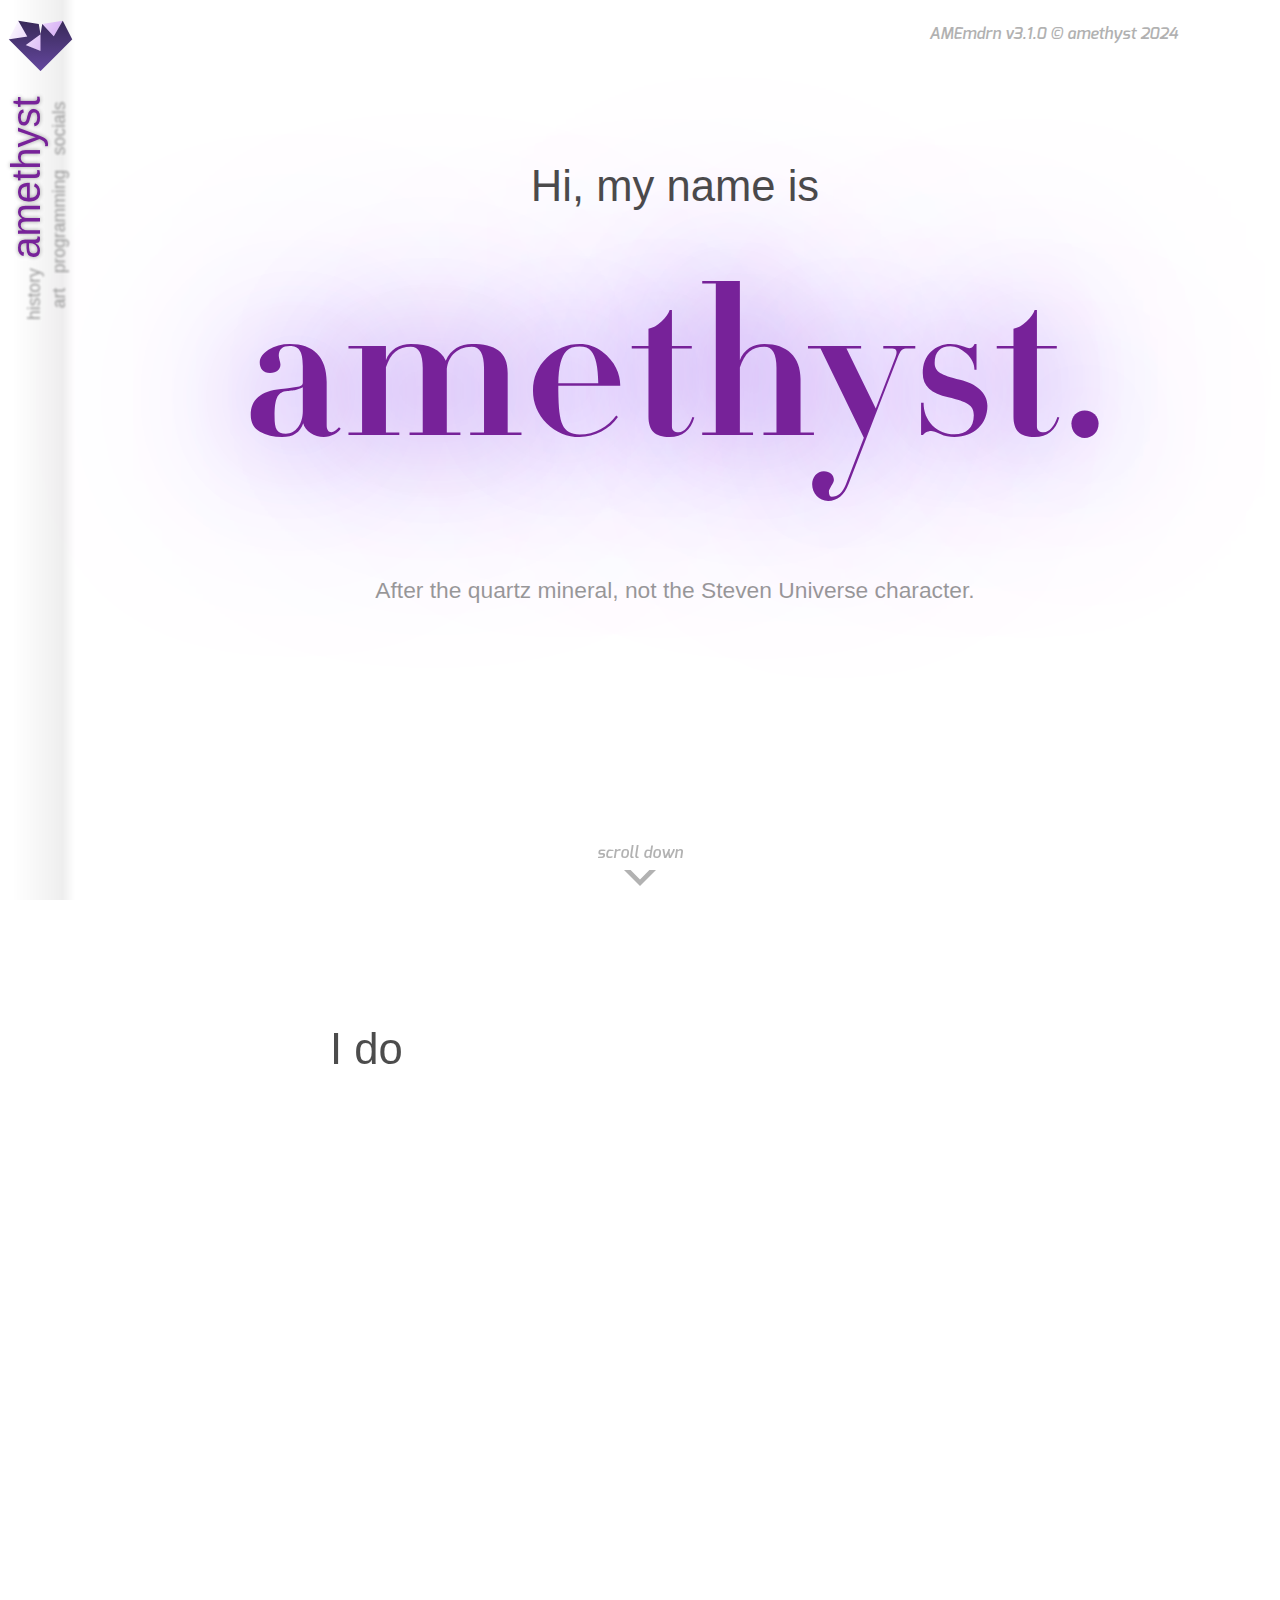
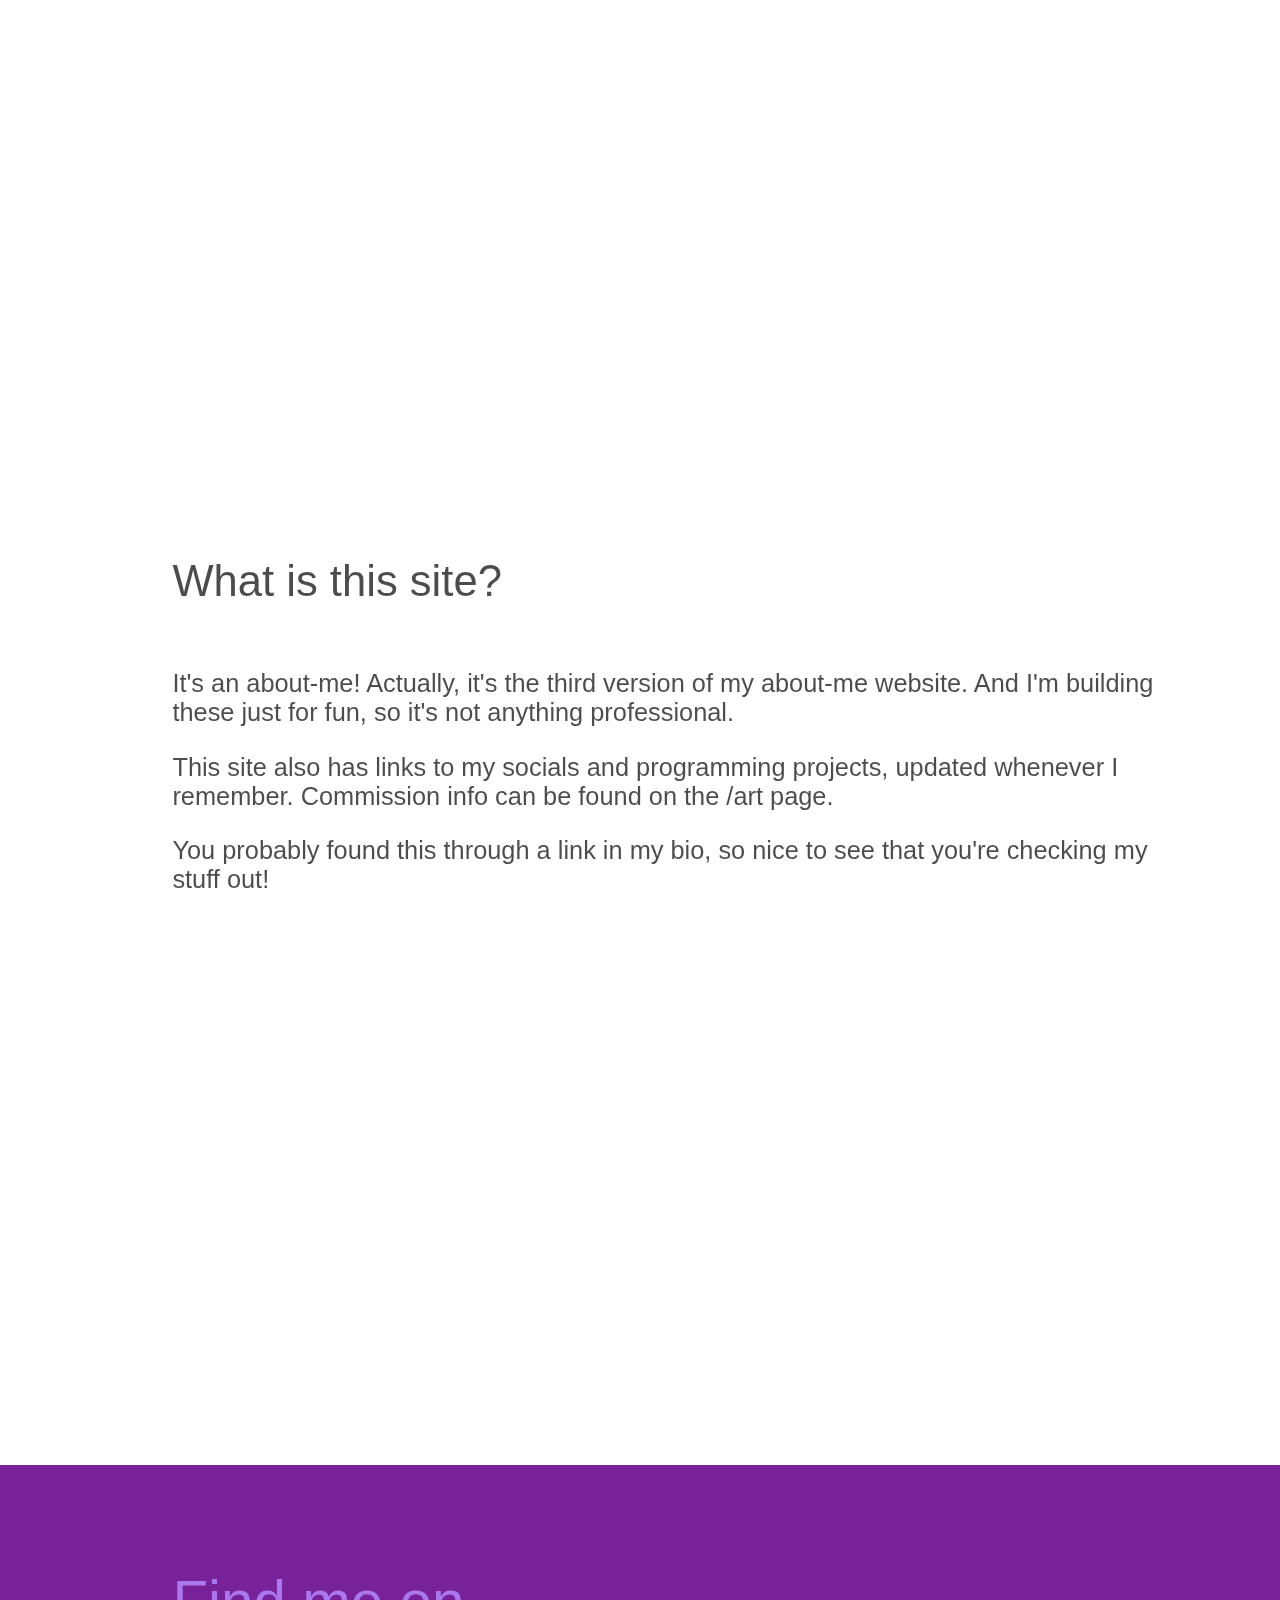
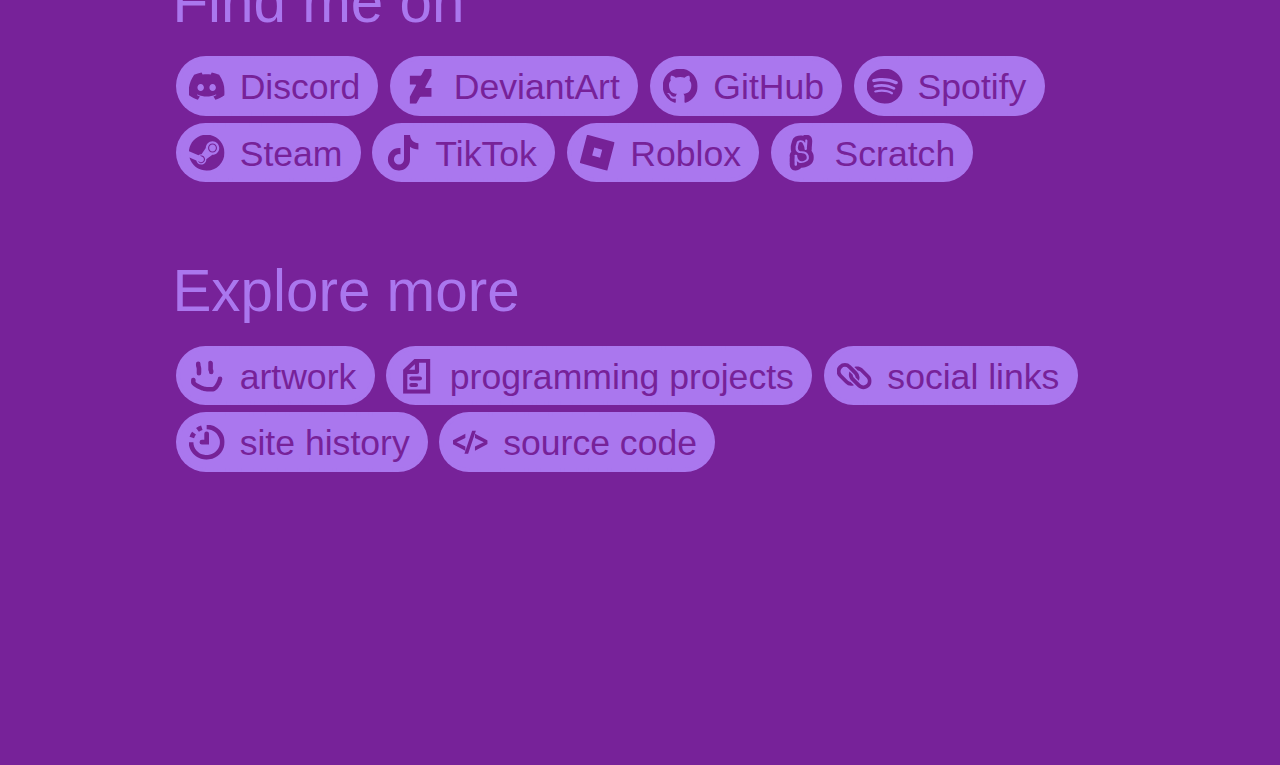
==== index.html @ c0f0b1c3 "d" ====
<!DOCTYPE html>
<html lang="en">
    <head>
        <meta charset="UTF-8">
        <meta name="viewport" content="min-width=device-width, initial-scale=0.65">
        <title>amethyst</title>
        <link href="styles.css" rel="stylesheet">
        <link href="icons/crystal.svg" rel="icon">
    </head>
    <body onload="deblur();" onscroll="scrolled();">
        <div id="navbar">
            <div class="navbarBlock">
                <span class="navbarClosed"><a href="history.html">history</a></span>
                <span class="navbarOpened"><a href="index.html">amethyst</a></span>
                <br>
                <span class="navbarClosed"><a href="art.html">art</a></span>
                <span class="navbarClosed"><a href="programming.html">programming</a></span>
                <span class="navbarClosed"><a href="socials.html">socials</a></span>
            </div>
            <div class="navbarBlock">
                <a href="index.html"><img src="icons/crystal.svg" style="width:65px;transform:rotate(90deg) translate(0.5em, 0);"></a>
            </div>
        </div>
        <div id="scrollHint">
            <span class="specialFont">scroll down<br><img src="icons/scroll.svg" style="height:2em;"></span>
        </div>
        <div id="content">
            <div class="specialFont">AMEmdrn v3.1.0 &copy; amethyst 2024</div>
            <br><br>
            <div class="center cover">
                <div style="height:7vh;"></div>
                <h2 class="displayFont"><b>Hi, my name is</b></h2>
                <div style="height: calc(300px - 35vw);"></div>
                <h1 class="titleFont">amethyst.</h1>
                <div style="height: calc(300px - 35vw);"></div>
                <h3 class="subFont">After the quartz mineral, not the Steven Universe character.</h2>
            </div>

            <div class="center">
                <table>
                    <tr class="displayFont">
                        <td><b>I&nbsp;do&nbsp;</b></td>
                        <td>
                            <ul>   
                                <li><span>computer&nbsp;graphics&nbsp;&amp;&nbsp;interfaces</span></li>
                                <li><span>miscellaneous&nbsp;engineering</span></li>
                                <li><span>computer&nbsp;programming</span></li>
                                <li><span>HRT&nbsp;(soon,&nbsp;hopefully)</span></li>
                                <li><span>vector&nbsp;digital&nbsp;art</span></li>
                                <li><span>3D&nbsp;part&nbsp;design</span></li>
                                <li><span>not&nbsp;sleep&nbsp;well</span></li>
                                <li><span>video&nbsp;games</span></li>
                                <li><span>FDM&nbsp;printing</span></li>
                                <li><span>FTC&nbsp;robotics</span></li>
                                <li><span>piano&nbsp;by&nbsp;ear</span></li>
                            </ul>
                        </td>
                    </tr>
                </table>
            </div>

            <div style="height:calc(30vh + 20vw);"></div>

            <div>
                <h2 class="displayFont"><b>What is this site?</b></h2>
                <br>
                <p class="pFont">It's an about-me! Actually, it's the third version of my about-me website. And I'm building these just for fun, so it's not anything professional.</p>
                <p class="pFont">This site also has links to my socials and programming projects, updated whenever I remember. Commission info can be found on the /art page.</p>
                <p class="pFont">You probably found this through a link in my bio, so nice to see that you're checking my stuff out!</p>
            </div>

            <div style="height:calc(30vh + 20vw);"></div>

        </div>
        <script src="app.js"></script>
    </body>
    <footer>
        <div class="footerDisplayFont">Find me on</div>
        <br>
        <div>
            <a href="https://discord.com/users/802178124342493224"><span class="footerLink home"><nobr><img src="icons/discord.svg"> Discord</nobr></span></a>
            <a href="https://www.deviantart.com/am3thystx"><span class="footerLink"><nobr><img src="icons/deviantart.svg"> DeviantArt</nobr></span></a>
            <a href="https://github.com/ax-x3"><span class="footerLink"><nobr><img src="icons/github.svg"> GitHub</nobr></span></a>
            <a href="https://open.spotify.com/user/31e7sfq5u2g7cngl24jtyt2fxwle"><span class="footerLink"><nobr><img src="icons/spotify.svg"> Spotify</nobr></span></a>
            <a href="https://steamcommunity.com/id/amx3thyst/"><span class="footerLink"><nobr><img src="icons/steam.svg"> Steam</nobr></span></a>
            <a href="https://www.tiktok.com/@calldibs"><span class="footerLink"><nobr><img src="icons/tiktok.svg"> TikTok</nobr></span></a>
            <a href="https://www.roblox.com/users/136983129/profile/"><span class="footerLink"><nobr><img src="icons/roblox.svg"> Roblox</nobr></span></a>
            <a href="https://scratch.mit.edu/users/aivi_/"><span class="footerLink"><nobr><img src="icons/scratch.svg"> Scratch</nobr></span></a>
        </div>
        <div style="height:8vh;"></div>
        <div class="footerDisplayFont">Explore more</div>
        <br>
        <div>
            <!-- <a href="index.html"><span class="footerLink"><nobr><img src="icons/amethyst.svg"> amethyst</nobr></span></a> -->
            <a href="art.html"><span class="footerLink"><nobr><img src="icons/art.svg"> artwork</nobr></span></a>
            <a href="programming.html"><span class="footerLink"><nobr><img src="icons/programming.svg"> programming projects</nobr></span></a>
            <a href="socials.html"><span class="footerLink"><nobr><img src="icons/socials.svg"> social links</nobr></span></a>
            <a href="history.html"><span class="footerLink"><nobr><img src="icons/history.svg"> site history</nobr></span></a>
            <a href="https://github.com/ax-x3/amethyst3"><span class="footerLink"><nobr><img src="icons/source.svg"> source code</nobr></span></a>
        </div>
    </footer>
</html>
---- styles.css ----
body {
    margin: 0;
    position: relative;  
    overflow-x: hidden;
    font-family: Helvetica, sans-serif;
    filter: blur(20px) brightness(5);
    transition: filter ease-out 500ms;
}

html {
    overflow-x: hidden;
}

@font-face {
    font-family: "Didot";
    src: url(Didot\ Bold.otf) format("opentype");
}

@font-face {
    font-family: "Exo";
    src: url(Exo\ DemiBold\ Italic.otf) format("opentype");
}

#navbar {
    padding: 0vh 0 0.5vh 0;
    text-align: right;
    background: linear-gradient(#0000,#0000,#00000004,#00000008,#0000000c,#00000011,#0000);
    box-sizing: border-box;
    width: 100vh;
    position: fixed;
    transform: translate(0, 100vh) rotate(-90deg);
    transform-origin: 0 0;
}

.navbarBlock {
    transform-origin: unset;
    display: inline-block;
    margin: 0 1vh;
}

a, a:visited, a:active {
    text-decoration: inherit;
    color: inherit;
}

.navbarClosed {
    padding: 5px;
    color: #999;
    font-size: 110%;
    filter: blur(1px);
    font-weight: 200;
    transition: ease-out 100ms;
}

.navbarClosed:hover {
    color: #729;
    filter: none;
    text-shadow: #ccc 0 0 6px;
}

.navbarOpened {
    color: #729;
    font-size: 250%;
    text-shadow: #999 0 0 4px;
    transition: ease-out 100ms;
}

.navbarOpened:hover {
    text-shadow: #fff 0 0 4px;
}

#scrollHint {
    position: fixed;
    top: calc(100vh - 3.5em);
    height: 3.5em;
    width: 100%;
    text-align: center;
}

h1, h2, h3 {
    padding: 0;
    margin: 2% 0;
    font-weight: 100;
}

#content {
    margin-left: 70px;
    padding: 2vw 8vw 20px 8vw;
}

ul {
    list-style: none;
    padding: 0;
}

li {
    display: flex;
    overflow: hidden;
}

span:not(.footerLink) {
    transform: translateY(200%);
}

span.active:not(.footerLink) {
    transform: translateY(0);
    transition: transform 200ms ease-out;
}

.cover {
    height: 100vh;
}

.halfCover {
    height: 35vh;
}

.center {
    display: flex;
    flex-direction: column;
    align-items: center;
}

.titleFont {
    font-family: 'Didot';
    font-size: calc(14vw + 30px);
    color: #729;
    text-shadow: #a7e 0 0 12vh, #a7e 0 0 24vh;
}

.displayFont {
    font-size: calc(2vw + 18px);
    font-weight: 100;
    /* color: #000b; */
    opacity: 0.7;
    vertical-align: text-top;
}

.footerDisplayFont {
    font-size: calc(3vw + 20px);
    /* font-weight: 100; */
    color: #a7e;
    vertical-align: text-top;
}

.subFont {
    font-size: calc(1vw + 10px);
    font-weight: 100;
    /* color: #0006; */
    opacity: 0.4;
}

.pFont {
    font-size: calc(1.2vw + 10px);
    font-weight: 100;
    /* color: #000b; */
    opacity: 0.7;
}

.specialFont {
    font-size: 100%;
    font-family: 'Exo';
    /* color: #0005; */
    opacity: 0.3;
    text-align: right;
}

.thumbnail {
    width: 100%;
    max-width: 50rem;
    aspect-ratio: 1.6/1;
    margin: 0;
    display: inline-block;
    transition: cubic-bezier(.5,1.5,.6,1) 200ms;
}

.thumbnail > img:not(.icon) {
    display: block;
    width: 100%;
    border-radius: 1.5rem;
    box-shadow: 0 0 2rem #000a;
    transition: cubic-bezier(.5,1.5,.6,1) 200ms;
}

.thumbnail > .actions {
    opacity: 0;
    width: 100%;
    max-width: 50rem;
    aspect-ratio: 1.6/1;
    position: absolute;
    transform: translate(0, -100%);
    font-size: 0;
    transition: cubic-bezier(.5,1.5,.6,1) 200ms;
}

.thumbnail:hover {
    scale: 1.05;
}

.thumbnail:hover > img:not(.icon) {
    box-shadow: 0 0 4rem #000c;
    filter: brightness(0.5);
}

.thumbnail:hover > .actions {
    opacity: 1;
}

.thumbnail:active {
    scale: 1;
}

.thumbnail:active > img:not(.icon) {
    box-shadow: 0 0 2rem #000a;
}

.actions > a {
    font-size: calc(1vw + 8px);
    color: #000;
    height: 100%;
    width: 50%;
    padding: 22% 0;
    display: inline-block;
    filter: invert();
    opacity: 0.5;
    box-sizing: border-box;
    text-align: center;
    border-radius: 1.5rem;
    transition: ease-out 200ms;
}

.actions > a:hover {
    background-color: #692;
    opacity: 1;
}

.actions > a:active {
    background-color: #9e7;
}

#standOutDiv {
    background: linear-gradient(135deg, #a8f, #618);
    color: #fff;
    padding: 3vw 4vw;
    border-radius: 3vw;
    box-shadow: inset 0 0 0.75rem #fff;
}

footer {
    box-sizing: border-box;
    background: #729;
    height: fit-content;
    min-height: 100vh;
    padding: 8vw 10vw 8vh calc(70px + 8vw);
}

.footerLink {
    background: #a7e;
    border: dashed #a7e 0.25rem;
    display: inline-block;
    color: #729;
    font-size: calc(2vw + 10px);
    padding: 0.1em 0.4em 0.34em;
    margin: 0.1em;
    line-height: 0.3em;
    border-radius: 100px;
    transition: ease-out 100ms;
}

.footerLink img:not(.home) {
    width: calc(2vw + 10px);
    transform: translate(-0.15em, 0.13em);
    filter: invert(21%) sepia(66%) saturate(2436%) hue-rotate(267deg) brightness(83%) contrast(102%);
    -webkit-filter: invert(21%) sepia(66%) saturate(2436%) hue-rotate(267deg) brightness(83%) contrast(102%);
}

.footerLink:hover img:not(.home) {
    filter: invert(71%) sepia(46%) saturate(6393%) hue-rotate(224deg) brightness(96%) contrast(94%);
    -webkit-filter: invert(71%) sepia(46%) saturate(6393%) hue-rotate(224deg) brightness(96%) contrast(94%);
}

.footerLink:hover {
    background: #7290;
    color: #a7e;
}
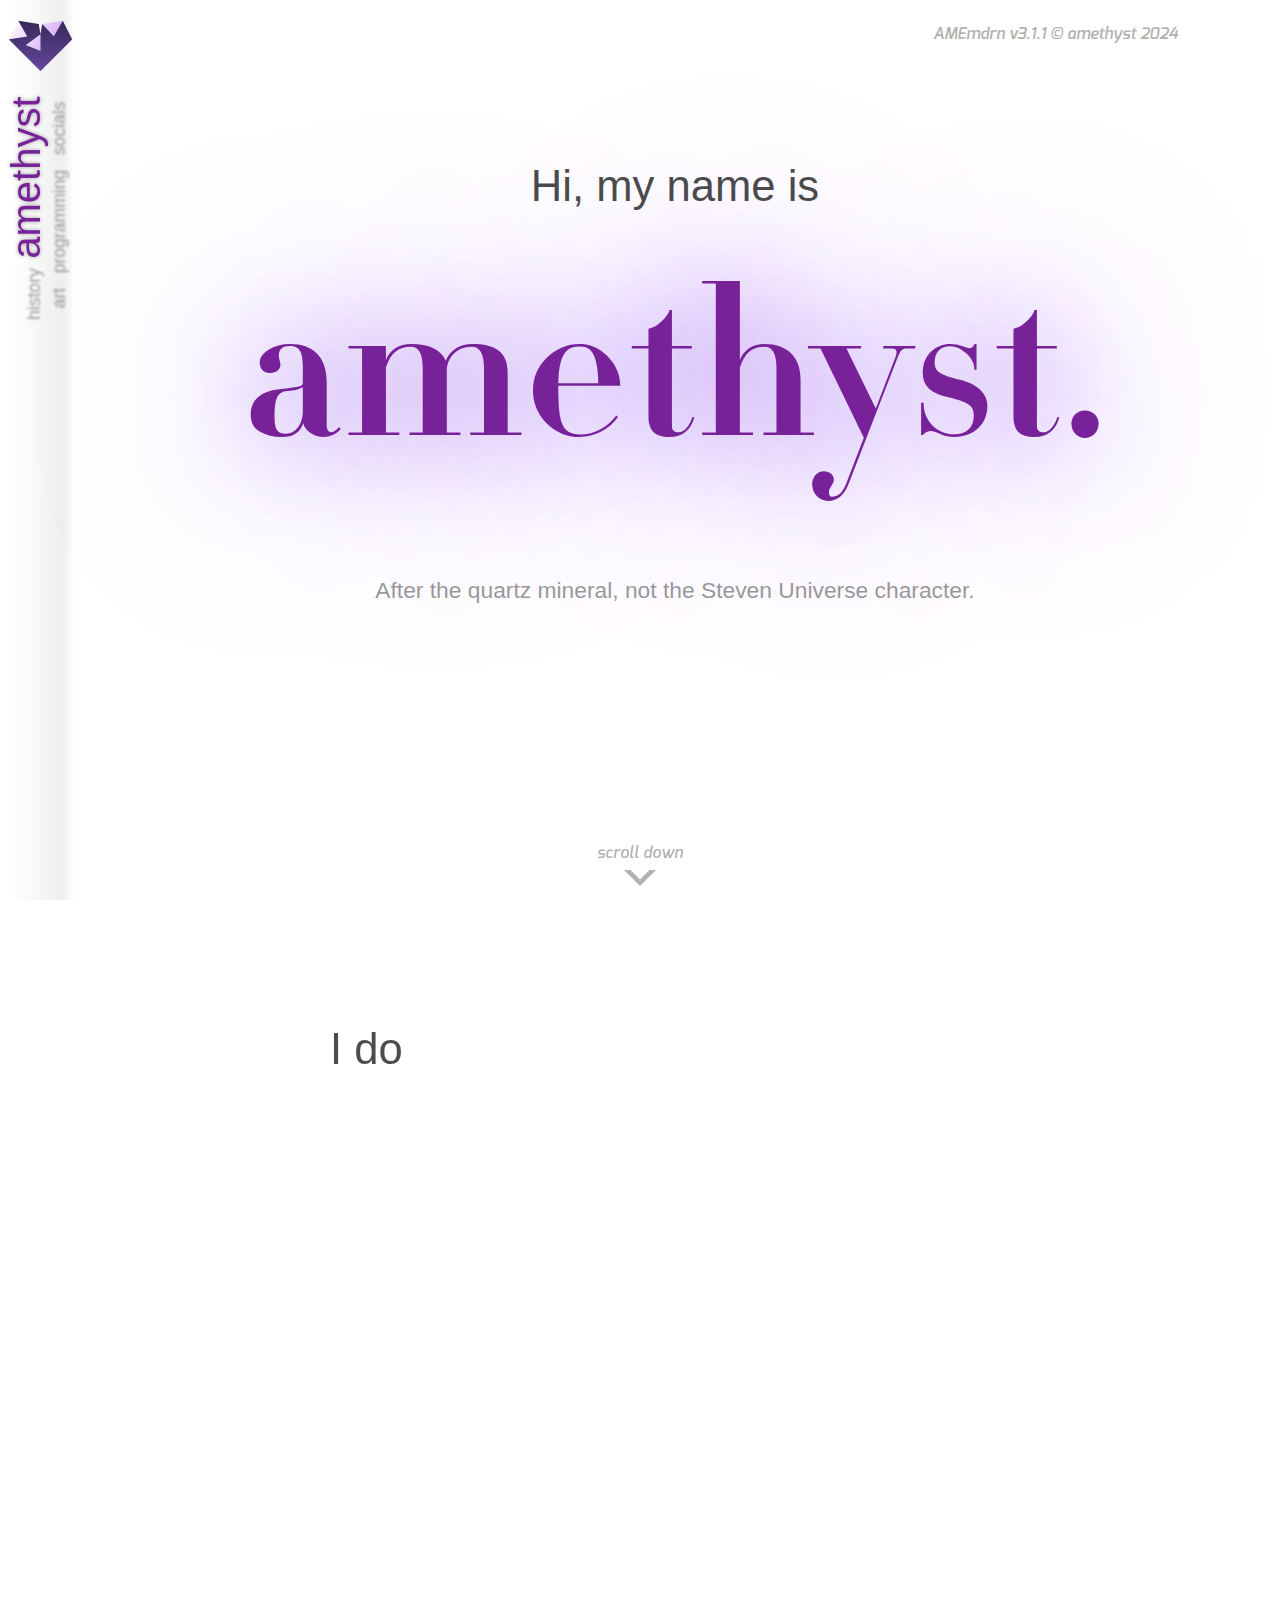
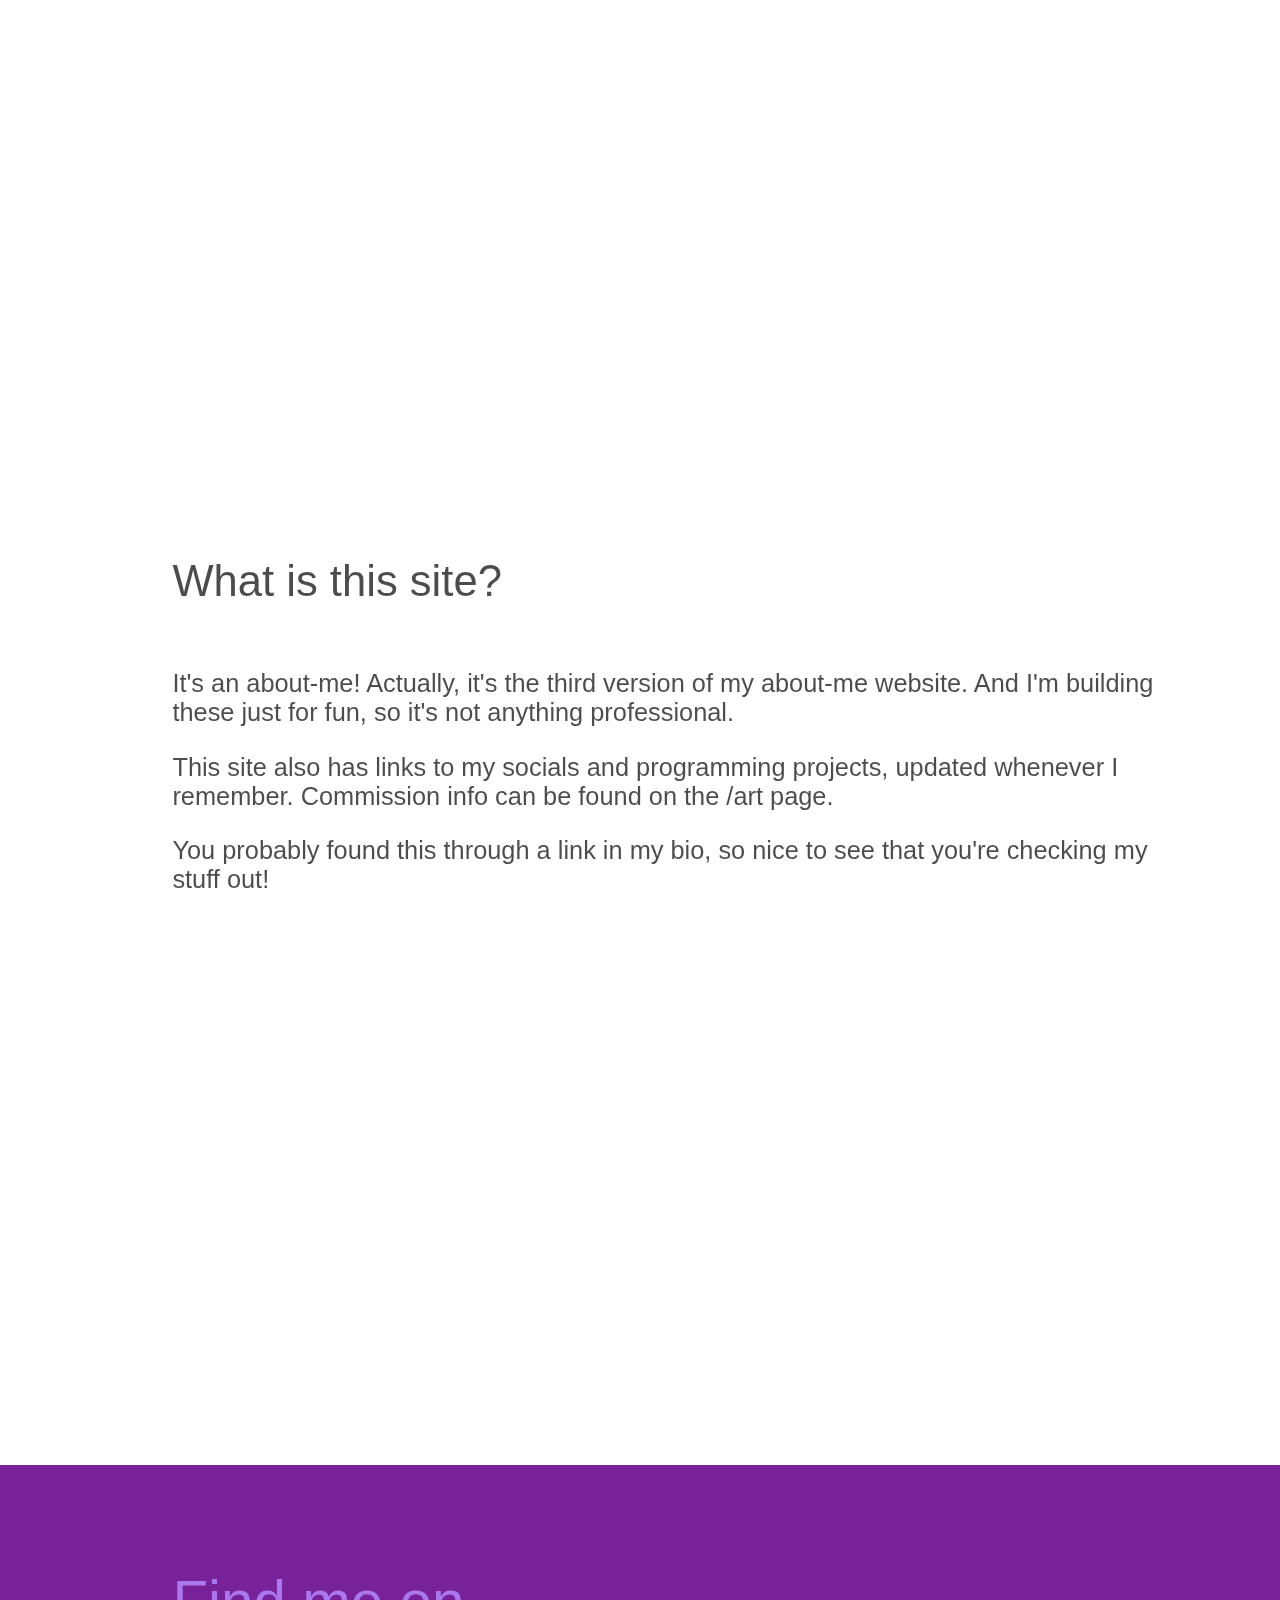
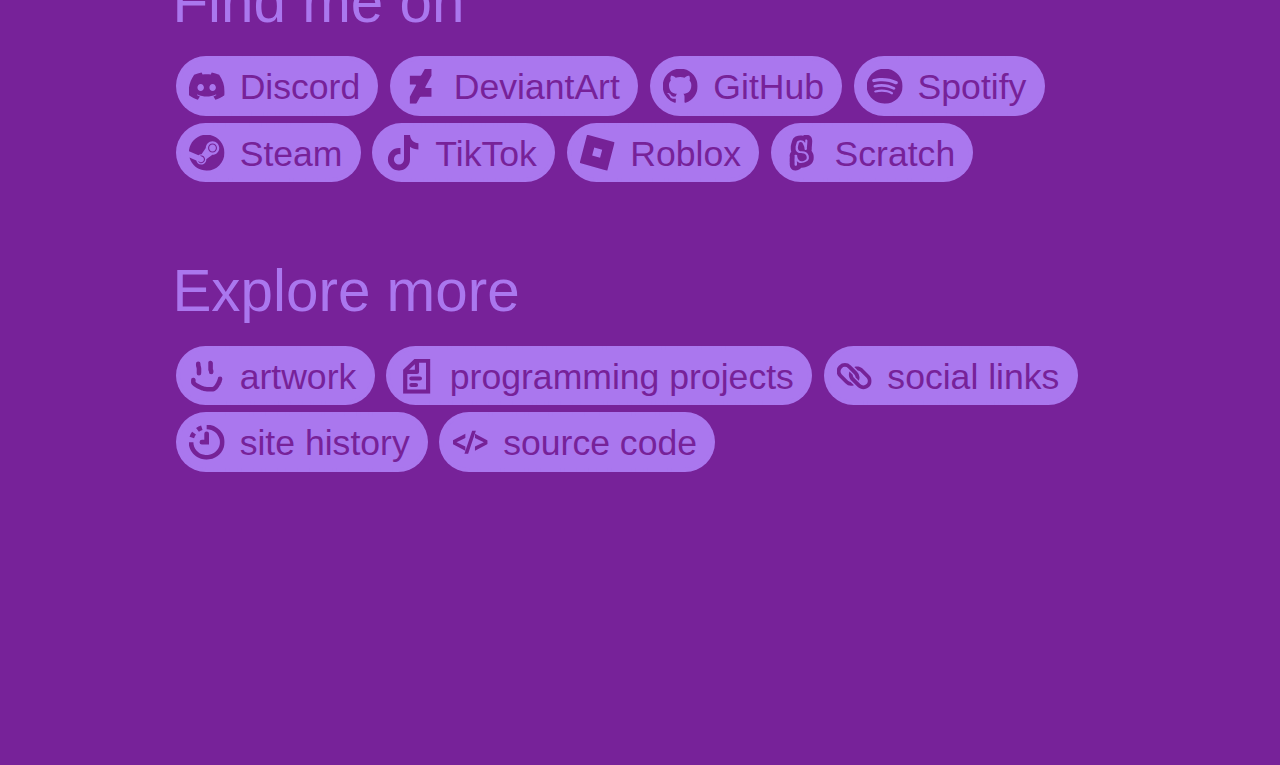
==== commit a82dd23f: "fixed art" ====
--- a/index.html
+++ b/index.html
@@ -25,7 +25,7 @@
             <span class="specialFont">scroll down<br><img src="icons/scroll.svg" style="height:2em;"></span>
         </div>
         <div id="content">
-            <div class="specialFont">AMEmdrn v3.1.0 &copy; amethyst 2024</div>
+            <div class="specialFont">AMEmdrn v3.1.1 &copy; amethyst 2024</div>
             <br><br>
             <div class="center cover">
                 <div style="height:7vh;"></div>
@@ -78,7 +78,7 @@
         <div class="footerDisplayFont">Find me on</div>
         <br>
         <div>
-            <a href="https://discord.com/users/802178124342493224"><span class="footerLink home"><nobr><img src="icons/discord.svg"> Discord</nobr></span></a>
+            <a href="https://discord.com/users/802178124342493224"><span class="footerLink"><nobr><img src="icons/discord.svg"> Discord</nobr></span></a>
             <a href="https://www.deviantart.com/am3thystx"><span class="footerLink"><nobr><img src="icons/deviantart.svg"> DeviantArt</nobr></span></a>
             <a href="https://github.com/ax-x3"><span class="footerLink"><nobr><img src="icons/github.svg"> GitHub</nobr></span></a>
             <a href="https://open.spotify.com/user/31e7sfq5u2g7cngl24jtyt2fxwle"><span class="footerLink"><nobr><img src="icons/spotify.svg"> Spotify</nobr></span></a>
@@ -91,7 +91,7 @@
         <div class="footerDisplayFont">Explore more</div>
         <br>
         <div>
-            <!-- <a href="index.html"><span class="footerLink"><nobr><img src="icons/amethyst.svg"> amethyst</nobr></span></a> -->
+            <!-- <a href="index.html"><span class="footerLink"><nobr><img class="home" src="icons/crystal.svg"> amethyst</nobr></span></a> -->
             <a href="art.html"><span class="footerLink"><nobr><img src="icons/art.svg"> artwork</nobr></span></a>
             <a href="programming.html"><span class="footerLink"><nobr><img src="icons/programming.svg"> programming projects</nobr></span></a>
             <a href="socials.html"><span class="footerLink"><nobr><img src="icons/socials.svg"> social links</nobr></span></a>
--- a/styles.css
+++ b/styles.css
@@ -267,9 +267,12 @@
     transition: ease-out 100ms;
 }
 
-.footerLink img:not(.home) {
+.footerLink img {
     width: calc(2vw + 10px);
     transform: translate(-0.15em, 0.13em);
+}
+
+.footerLink img:not(.home) {
     filter: invert(21%) sepia(66%) saturate(2436%) hue-rotate(267deg) brightness(83%) contrast(102%);
     -webkit-filter: invert(21%) sepia(66%) saturate(2436%) hue-rotate(267deg) brightness(83%) contrast(102%);
 }
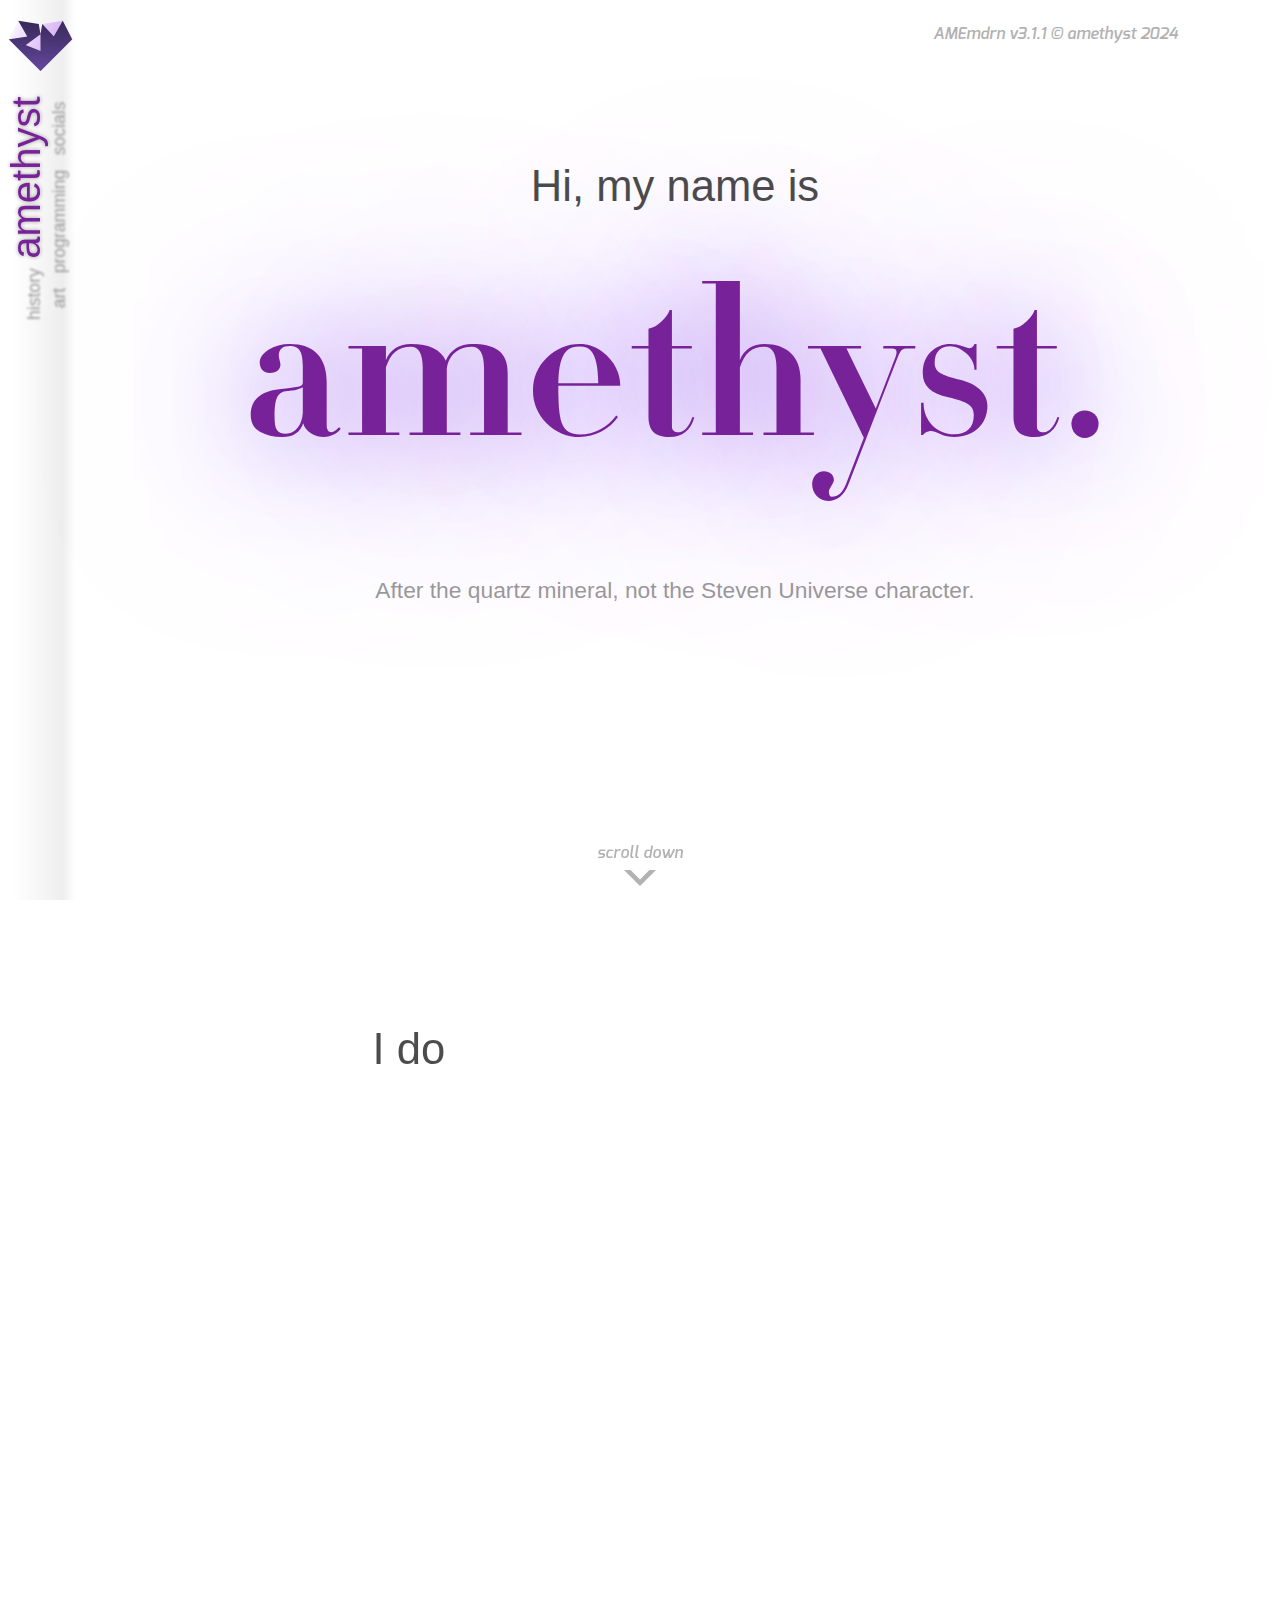
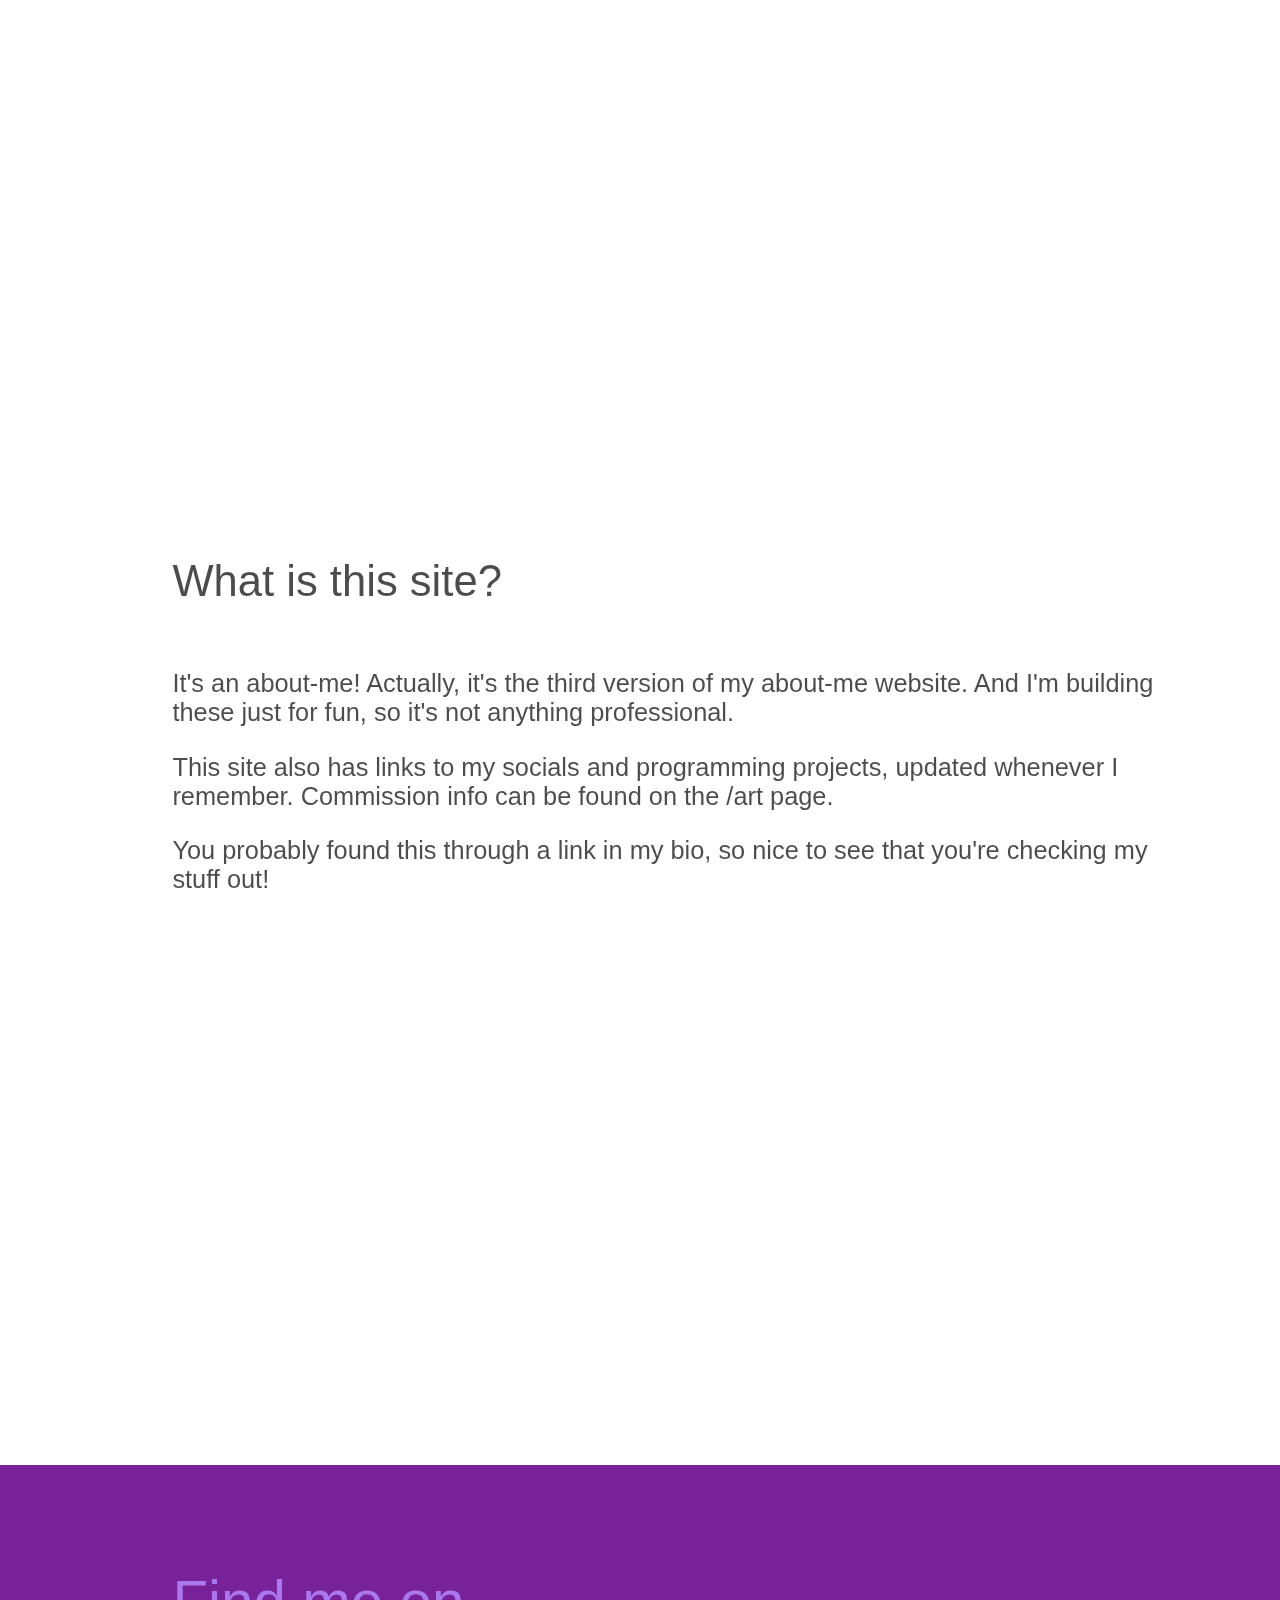
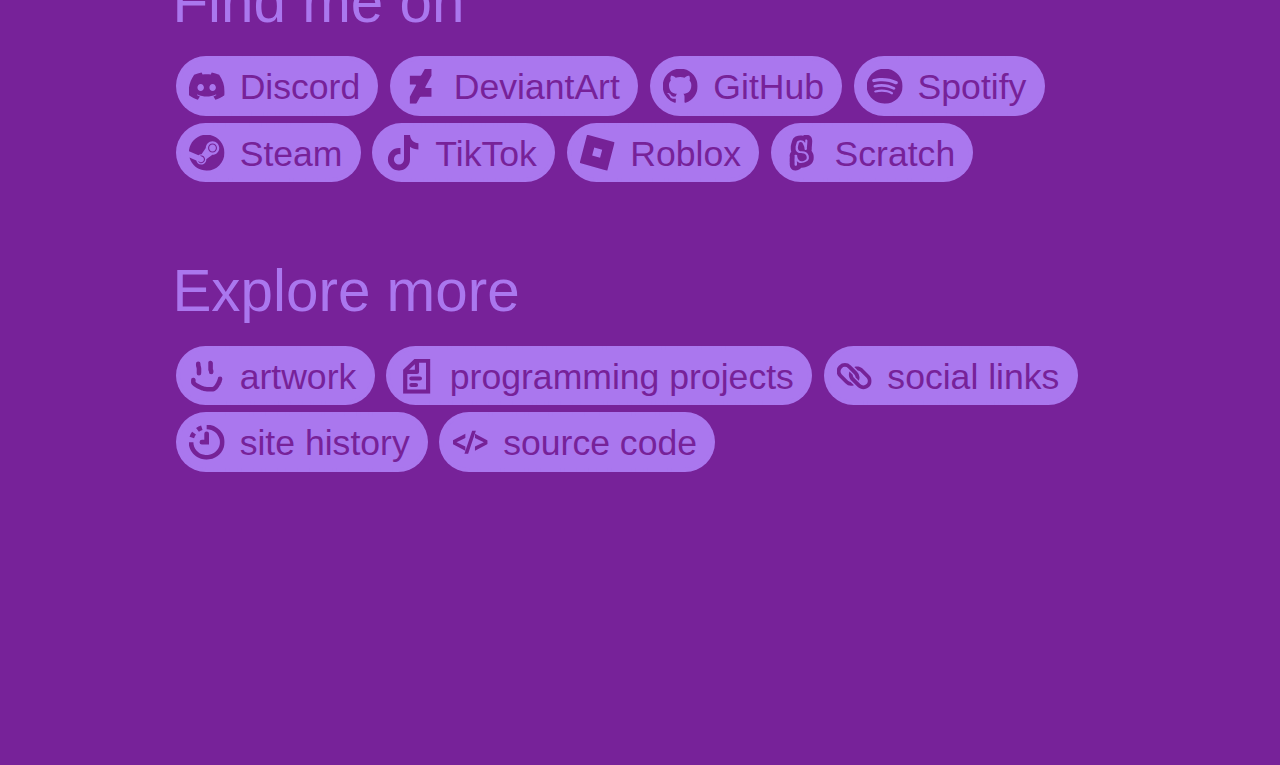
==== commit 187c71db: "Update index.html" ====
--- a/index.html
+++ b/index.html
@@ -42,10 +42,10 @@
                         <td><b>I&nbsp;do&nbsp;</b></td>
                         <td>
                             <ul>   
-                                <li><span>computer&nbsp;graphics&nbsp;&amp;&nbsp;interfaces</span></li>
                                 <li><span>miscellaneous&nbsp;engineering</span></li>
                                 <li><span>computer&nbsp;programming</span></li>
                                 <li><span>HRT&nbsp;(soon,&nbsp;hopefully)</span></li>
+                                <li><span>computer&nbsp;graphics</span></li>
                                 <li><span>vector&nbsp;digital&nbsp;art</span></li>
                                 <li><span>3D&nbsp;part&nbsp;design</span></li>
                                 <li><span>not&nbsp;sleep&nbsp;well</span></li>
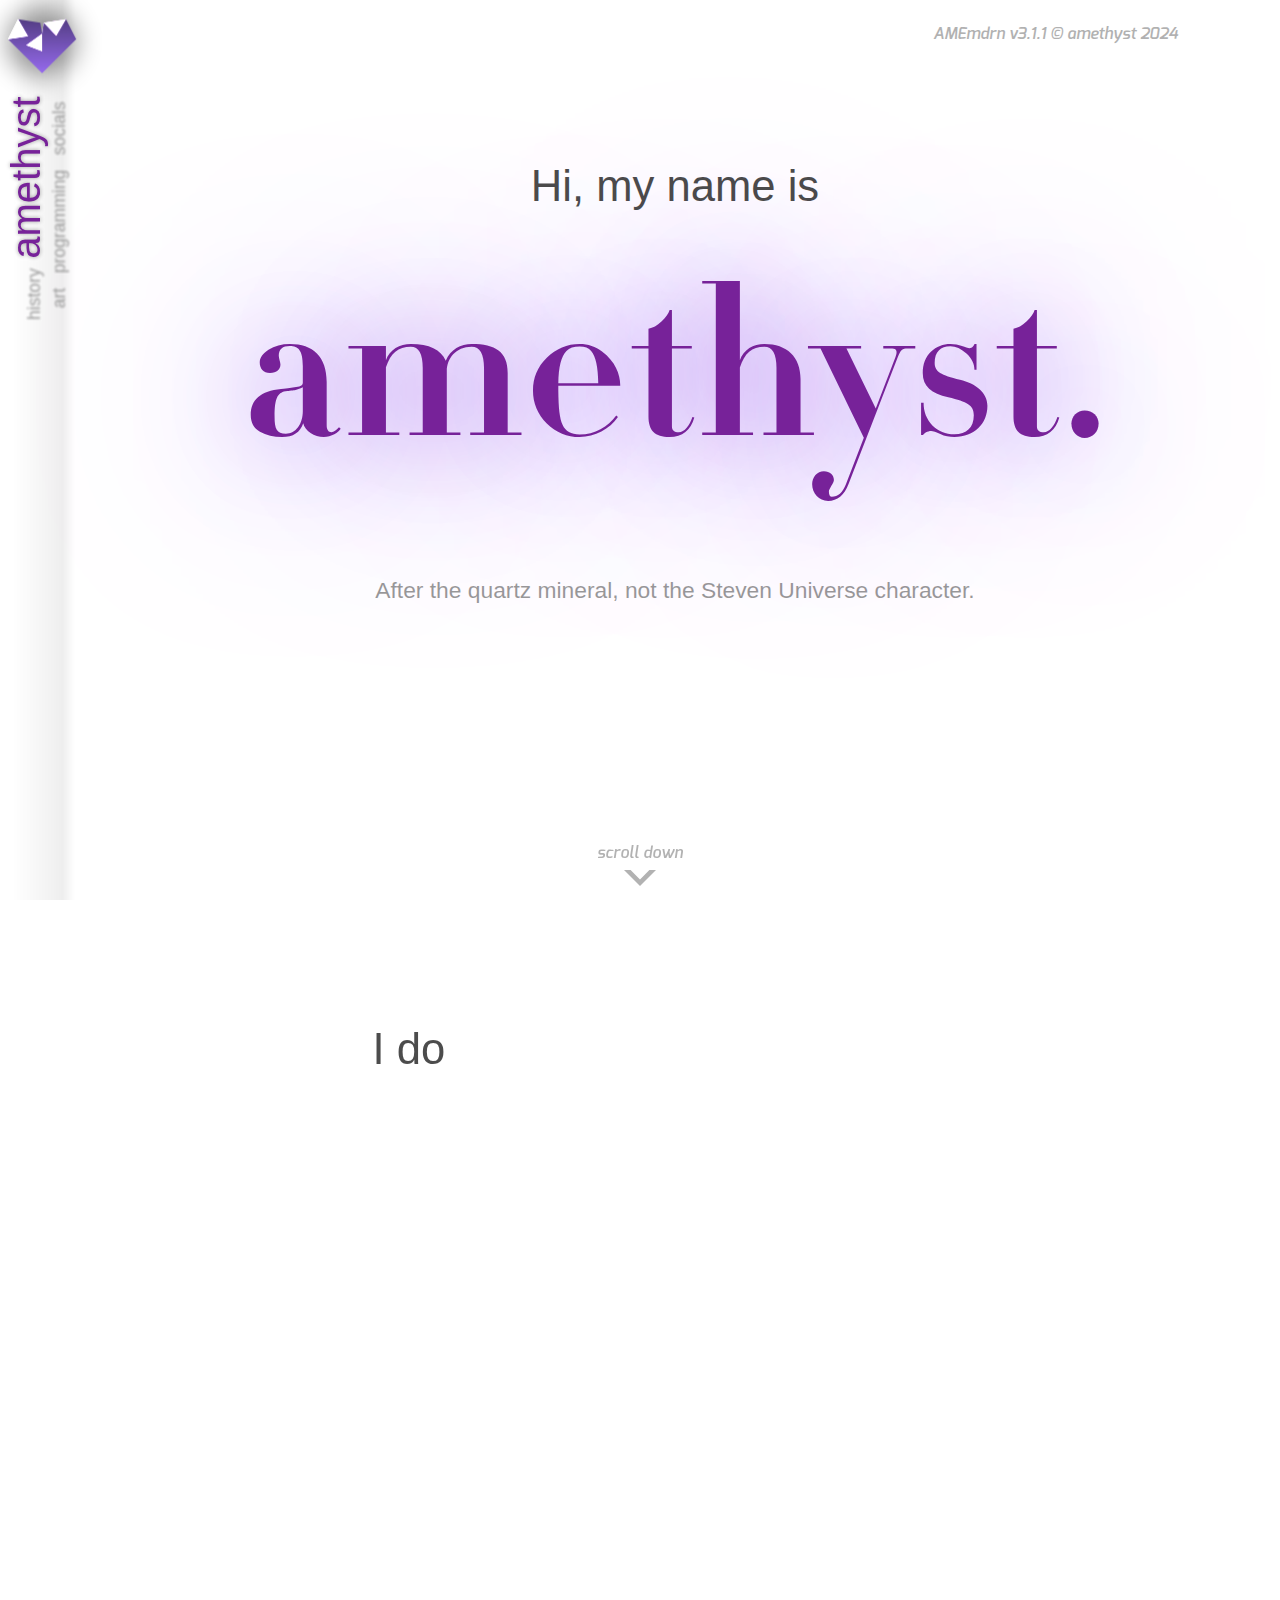
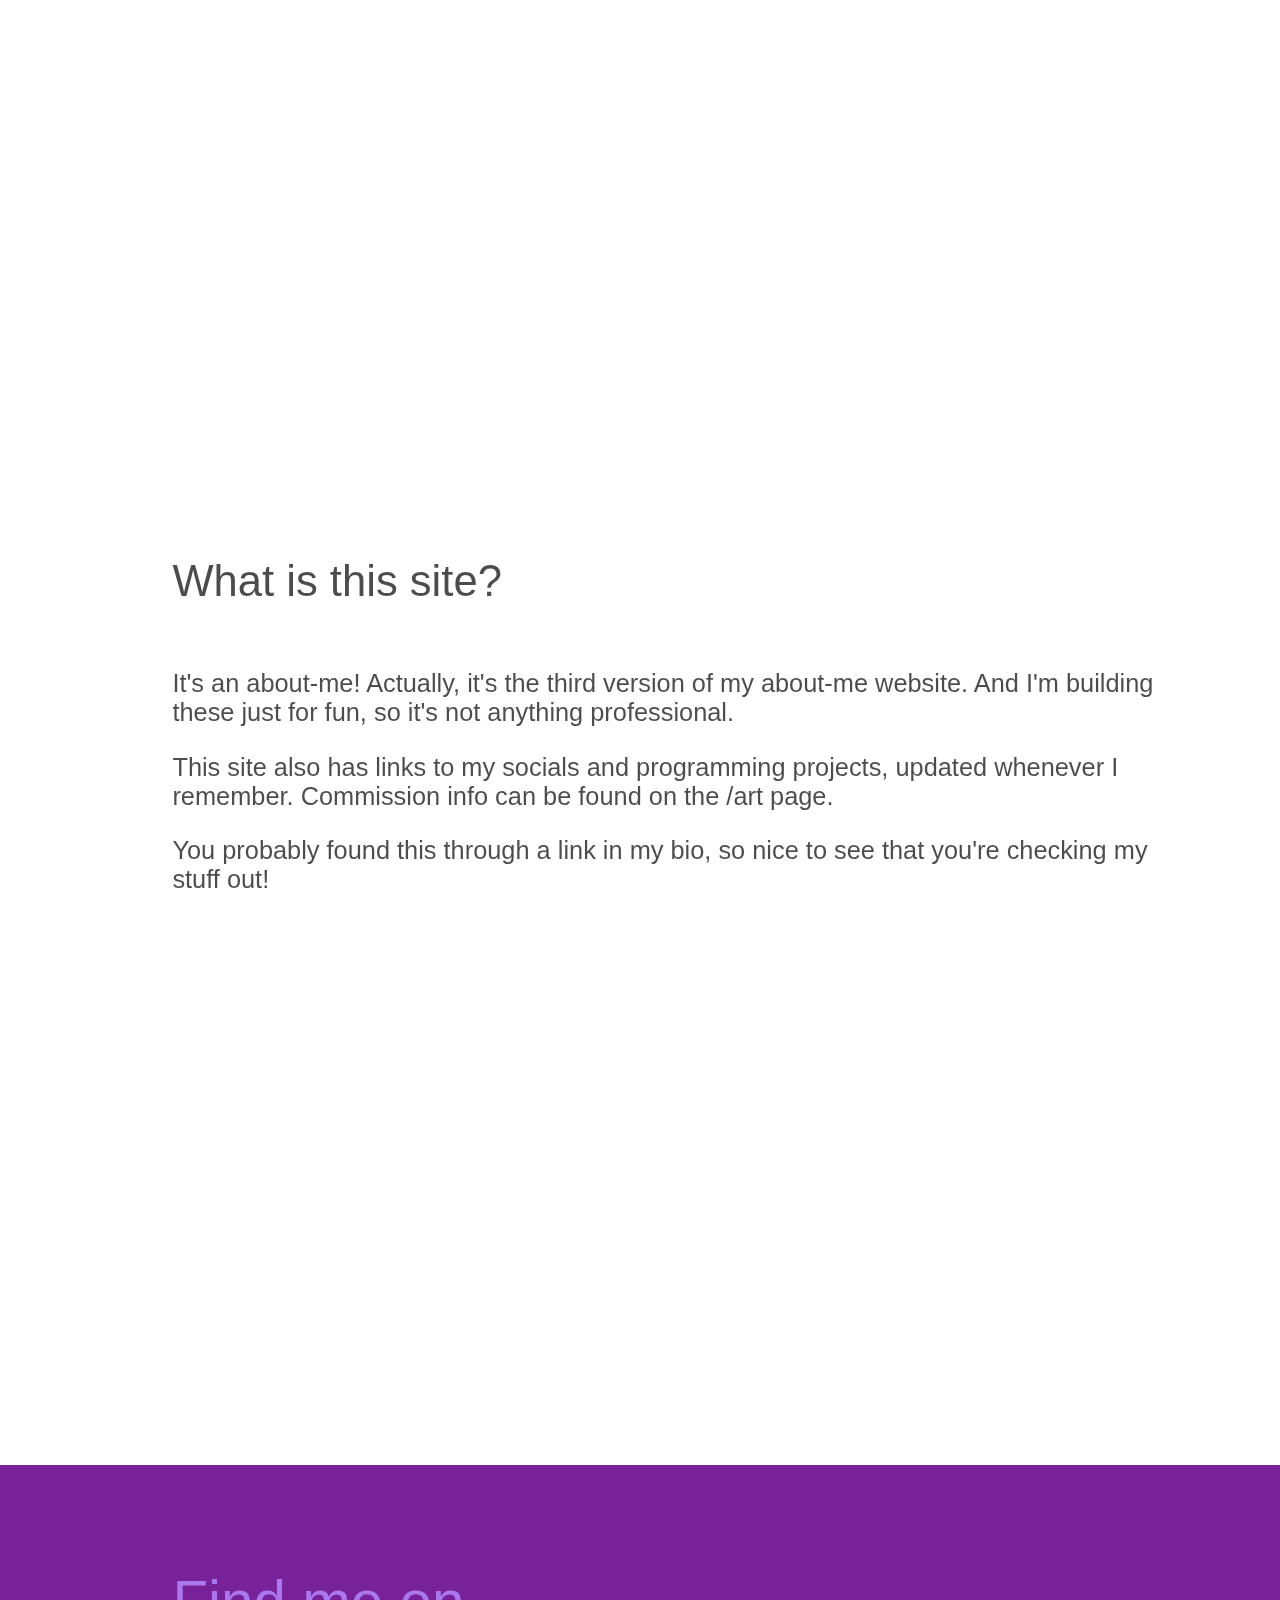
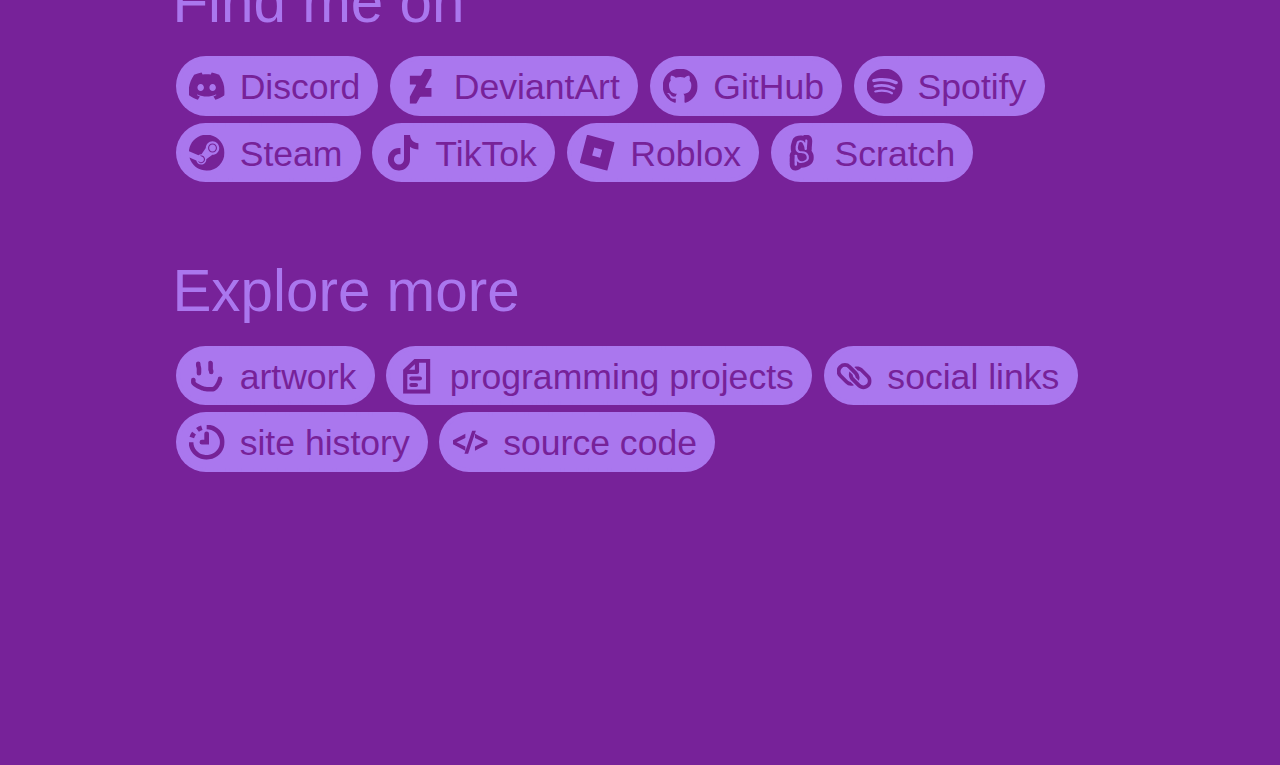
==== commit 72c4e828: "all home icons" ====
--- a/index.html
+++ b/index.html
@@ -18,7 +18,7 @@
                 <span class="navbarClosed"><a href="socials.html">socials</a></span>
             </div>
             <div class="navbarBlock">
-                <a href="index.html"><img src="icons/crystal.svg" style="width:65px;transform:rotate(90deg) translate(0.5em, 0);"></a>
+                <a href="index.html"><img id="navbarHome" src="icons/crystal.svg"></a>
             </div>
         </div>
         <div id="scrollHint">
@@ -91,7 +91,7 @@
         <div class="footerDisplayFont">Explore more</div>
         <br>
         <div>
-            <!-- <a href="index.html"><span class="footerLink"><nobr><img class="home" src="icons/crystal.svg"> amethyst</nobr></span></a> -->
+            <!-- <a href="index.html"><span class="footerLink"><nobr><img src="icons/amethyst.svg"> amethyst</nobr></span></a> -->
             <a href="art.html"><span class="footerLink"><nobr><img src="icons/art.svg"> artwork</nobr></span></a>
             <a href="programming.html"><span class="footerLink"><nobr><img src="icons/programming.svg"> programming projects</nobr></span></a>
             <a href="socials.html"><span class="footerLink"><nobr><img src="icons/socials.svg"> social links</nobr></span></a>
--- a/styles.css
+++ b/styles.css
@@ -67,6 +67,18 @@
 
 .navbarOpened:hover {
     text-shadow: #fff 0 0 4px;
+}
+
+#navbarHome {
+    width:65px;
+    transform:rotate(90deg) translate(0.3em, 0);
+    scale: 1.7;
+    transition: ease-out 100ms;
+}
+
+#navbarHome:hover {
+    scale: 2;
+    filter: brightness(1.5);
 }
 
 #scrollHint {
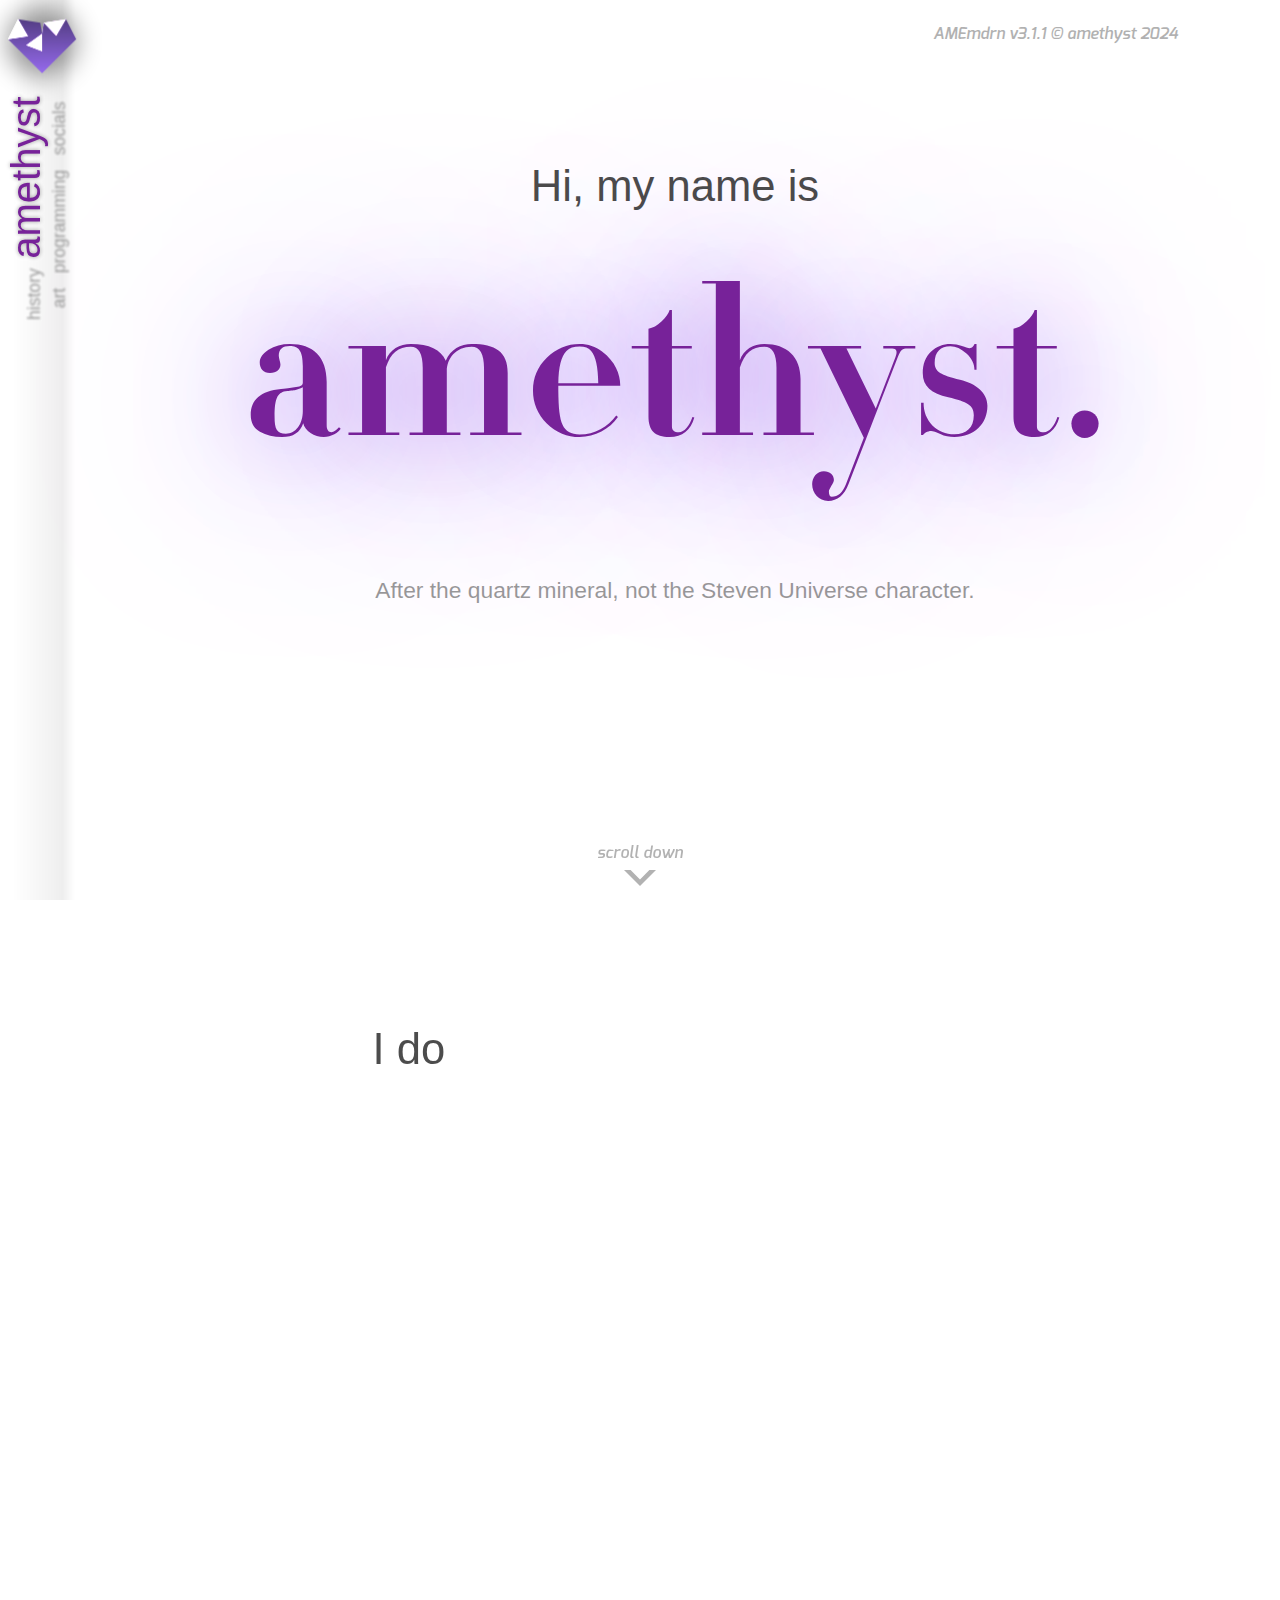
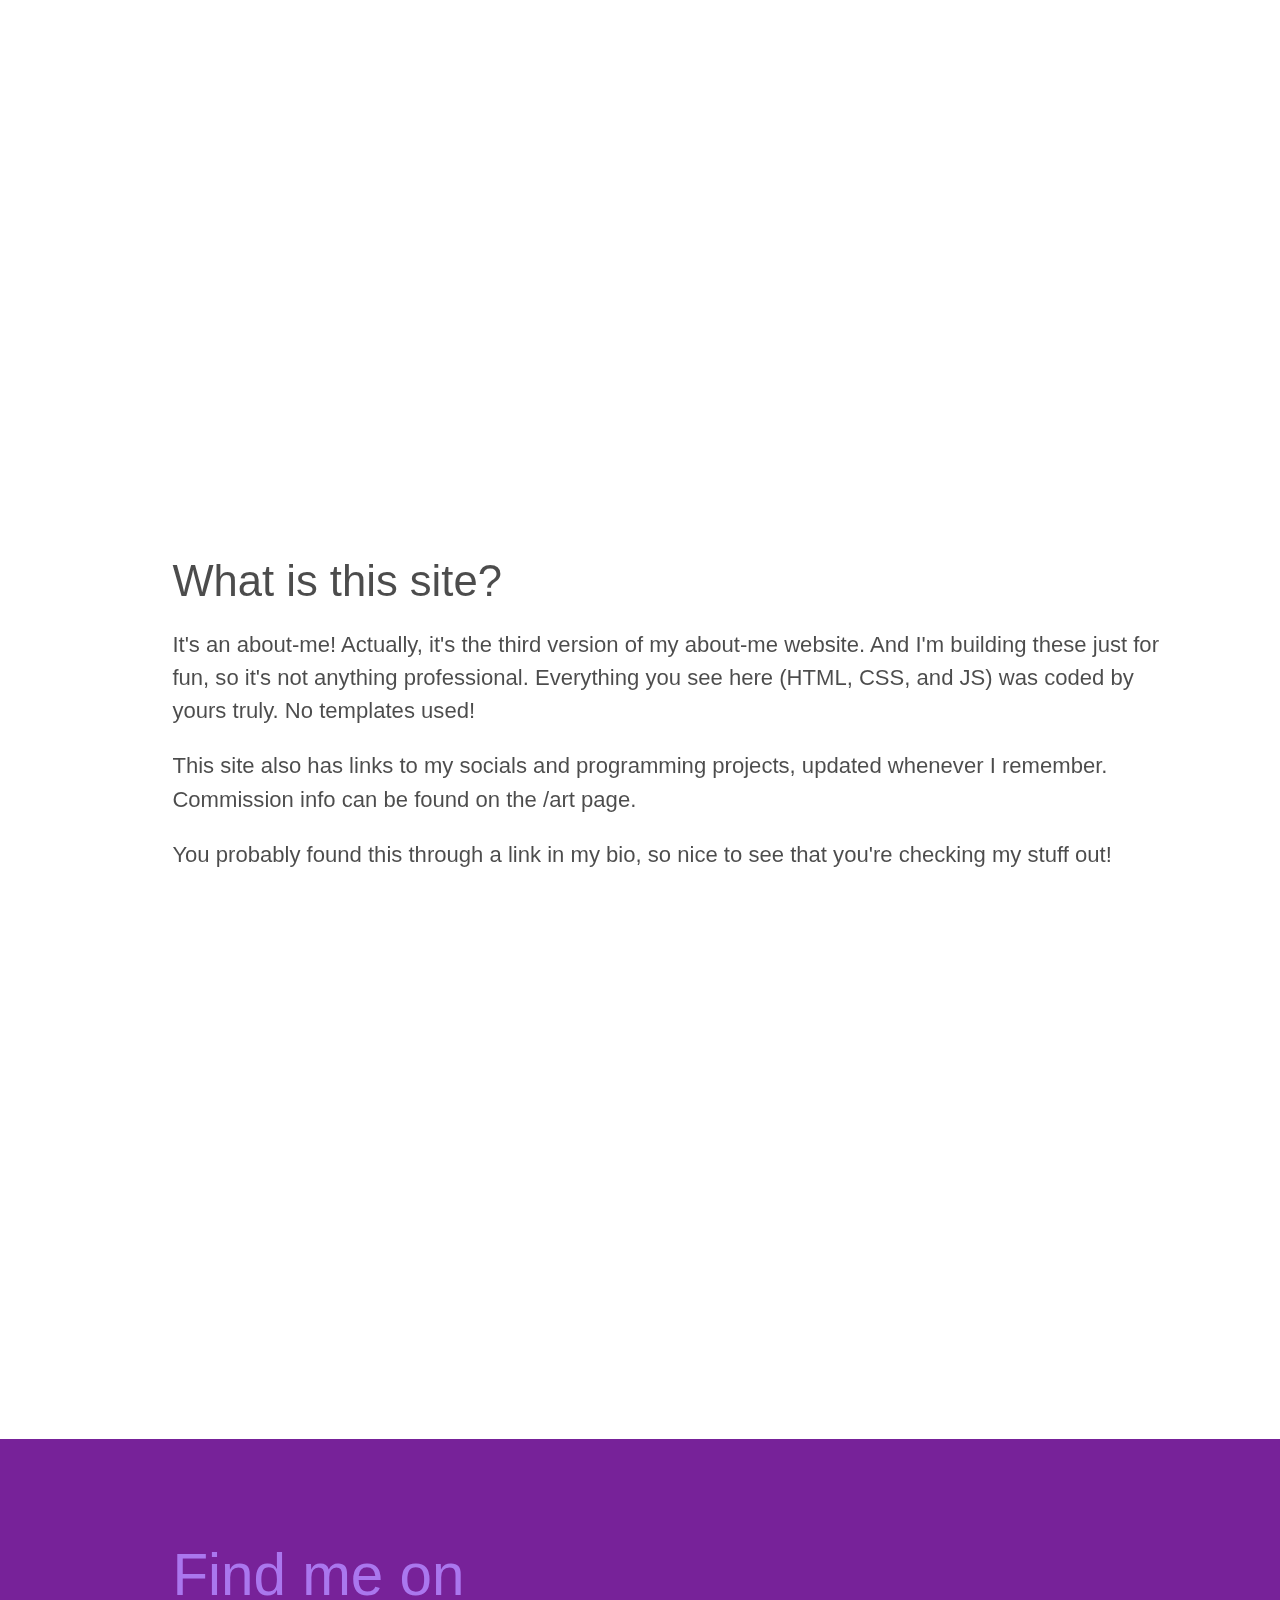
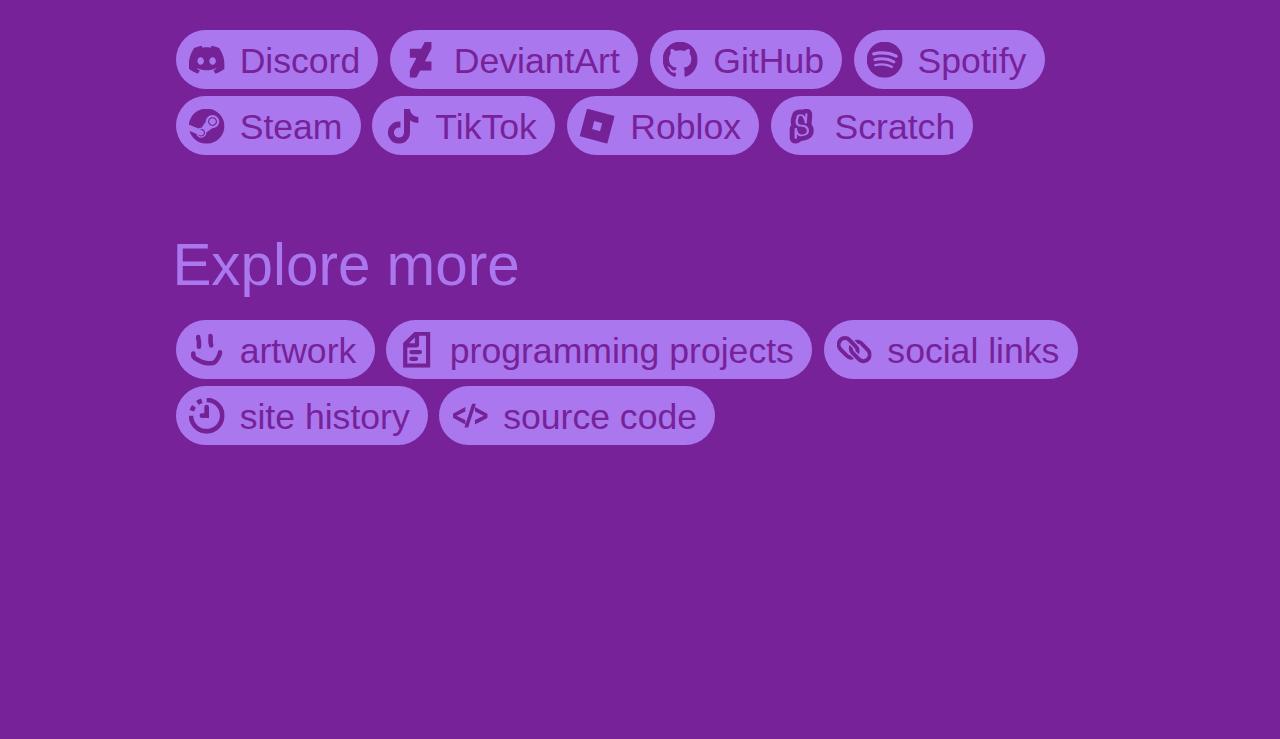
==== commit b3995b9b: "qol" ====
--- a/index.html
+++ b/index.html
@@ -63,8 +63,7 @@
 
             <div>
                 <h2 class="displayFont"><b>What is this site?</b></h2>
-                <br>
-                <p class="pFont">It's an about-me! Actually, it's the third version of my about-me website. And I'm building these just for fun, so it's not anything professional.</p>
+                <p class="pFont">It's an about-me! Actually, it's the third version of my about-me website. And I'm building these just for fun, so it's not anything professional. Everything you see here (HTML, CSS, and JS) was coded by yours truly. No templates used!</p>
                 <p class="pFont">This site also has links to my socials and programming projects, updated whenever I remember. Commission info can be found on the /art page.</p>
                 <p class="pFont">You probably found this through a link in my bio, so nice to see that you're checking my stuff out!</p>
             </div>
--- a/styles.css
+++ b/styles.css
@@ -163,8 +163,9 @@
 }
 
 .pFont {
-    font-size: calc(1.2vw + 10px);
+    font-size: calc(1.1vw + 8px);
     font-weight: 100;
+    line-height: 150%;
     /* color: #000b; */
     opacity: 0.7;
 }
